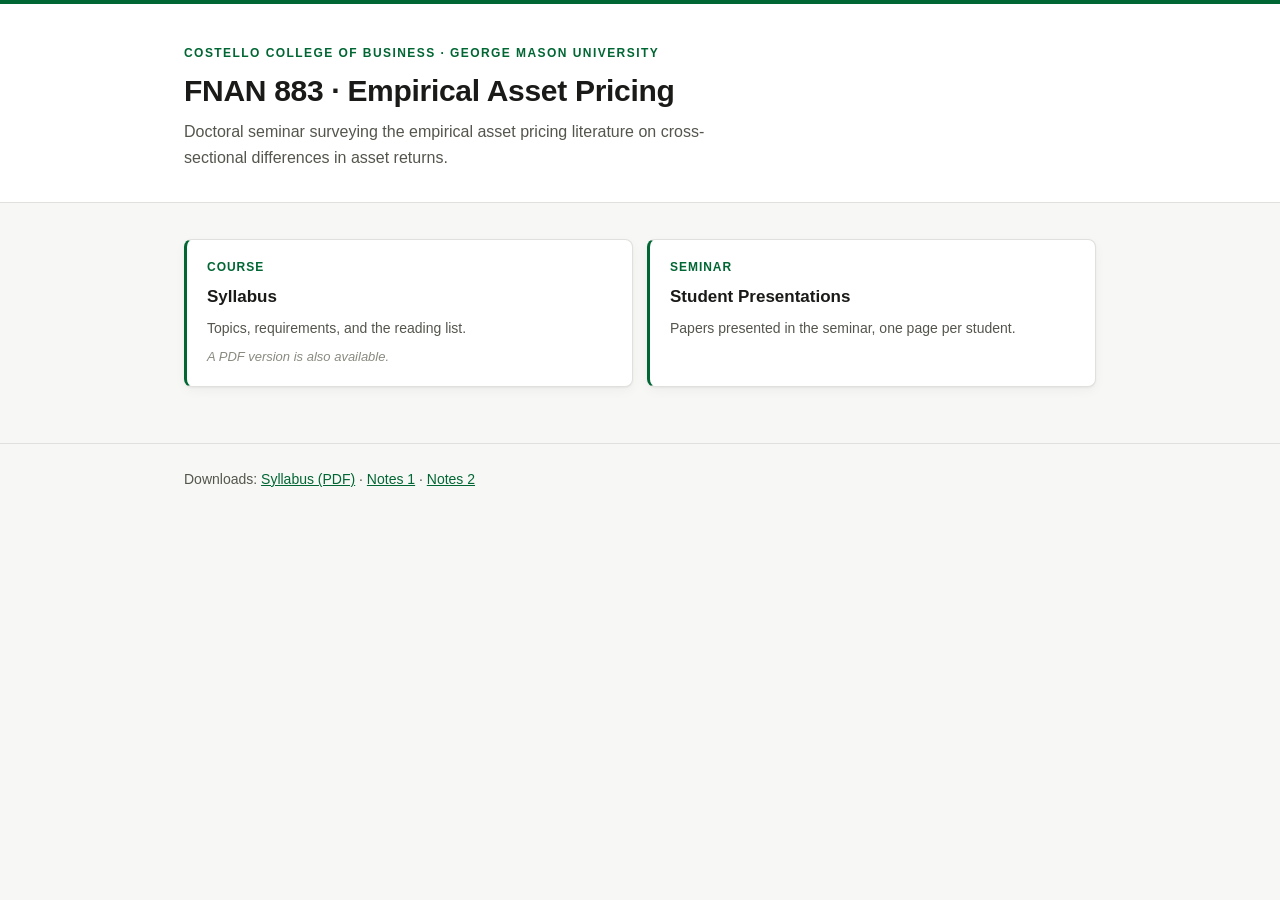
==== index.html @ 2806e473 "Link the presentation collection from the site root The root page was a zero-delay meta-refresh to s" ====
<!DOCTYPE html>
<html lang="en">
<head>
<meta charset="UTF-8">
<meta name="viewport" content="width=device-width, initial-scale=1">
<title>FNAN 883 &middot; Empirical Asset Pricing</title>
<link rel="stylesheet" href="presentations/style.css">
</head>
<body>

<header>
  <div class="wrap">
    <p class="eyebrow">Costello College of Business &middot; George Mason University</p>
    <h1>FNAN 883 &middot; Empirical Asset Pricing</h1>
    <p class="lede">Doctoral seminar surveying the empirical asset pricing literature on cross-sectional differences in asset returns.</p>
  </div>
</header>

<main>
  <div class="wrap">
    <ul class="grid">
      <li class="card">
        <a href="syllabus.html">
          <span class="presenter">Course</span>
          <p class="title">Syllabus</p>
          <p class="meta">Topics, requirements, and the reading list.</p>
          <p class="source">A PDF version is also available.</p>
        </a>
      </li>
      <li class="card">
        <a href="presentations/">
          <span class="presenter">Seminar</span>
          <p class="title">Student Presentations</p>
          <p class="meta">Papers presented in the seminar, one page per student.</p>
        </a>
      </li>
    </ul>
  </div>
</main>

<footer>
  <div class="wrap">
    Downloads:
    <a class="plain" href="syllabus.pdf">Syllabus (PDF)</a> &middot;
    <a class="plain" href="Notes1.pdf">Notes 1</a> &middot;
    <a class="plain" href="Notes2.pdf">Notes 2</a>
  </div>
</footer>

</body>
</html>
---- presentations/style.css ----
/* ---------------------------------------------------------------------------
   FNAN 883 - shared styling for the presentation collection and the individual
   presentation pages.

   Students: you should not need to edit this file. Leaving it alone is what
   keeps your branch free of merge conflicts.
--------------------------------------------------------------------------- */

:root {
  --mason-green: #006633;
  --mason-gold:  #FFCC33;
  --bg:      #f7f7f5;
  --surface: #ffffff;
  --border:  #e0e0dc;
  --ink:     #1a1a18;
  --ink-mid: #55554e;
  --ink-dim: #8a8a80;
  --accent:  var(--mason-green);
  --shadow:  0 1px 2px rgba(0,0,0,.05), 0 4px 12px rgba(0,0,0,.04);
}
@media (prefers-color-scheme: dark) {
  :root {
    --bg:      #16161a;
    --surface: #1f1f24;
    --border:  #33333a;
    --ink:     #f0f0ee;
    --ink-mid: #b4b4ae;
    --ink-dim: #7d7d76;
    --accent:  #4caf7d;
    --shadow:  0 1px 2px rgba(0,0,0,.3), 0 4px 14px rgba(0,0,0,.25);
  }
}

* { box-sizing: border-box; }

body {
  margin: 0;
  background: var(--bg);
  color: var(--ink);
  font: 16px/1.6 -apple-system, BlinkMacSystemFont, "Segoe UI", Roboto, Helvetica, Arial, sans-serif;
  -webkit-font-smoothing: antialiased;
}

.wrap { max-width: 960px; margin: 0 auto; padding: 0 24px; }

/* --- page header ---------------------------------------------------------- */

header {
  border-top: 4px solid var(--mason-green);
  background: var(--surface);
  border-bottom: 1px solid var(--border);
  padding: 40px 0 32px;
}
.eyebrow {
  font-size: 12px; font-weight: 600; letter-spacing: .12em; text-transform: uppercase;
  color: var(--accent); margin: 0 0 10px;
}
h1 { font-size: 30px; line-height: 1.2; margin: 0 0 10px; letter-spacing: -.01em; }
.lede { margin: 0; color: var(--ink-mid); max-width: 60ch; }

.back {
  display: inline-block; margin-bottom: 16px;
  font-size: 14px; color: var(--ink-mid); text-decoration: none;
}
.back:hover { color: var(--accent); }

main { padding: 36px 0 56px; }

/* --- collection grid ------------------------------------------------------ */

.count {
  font-size: 13px; color: var(--ink-dim); margin: 0 0 18px;
  text-transform: uppercase; letter-spacing: .08em; font-weight: 600;
}

ul.grid { list-style: none; margin: 0; padding: 0; display: grid; gap: 14px; }
@media (min-width: 700px) { ul.grid { grid-template-columns: 1fr 1fr; } }

.card { display: block; height: 100%; }
.card a {
  display: flex; flex-direction: column; height: 100%; gap: 8px;
  background: var(--surface);
  border: 1px solid var(--border);
  border-left: 3px solid var(--accent);
  border-radius: 8px;
  padding: 18px 20px;
  text-decoration: none; color: inherit;
  box-shadow: var(--shadow);
  transition: transform .13s ease, box-shadow .13s ease, border-left-color .13s ease;
}
.card a:hover, .card a:focus-visible {
  transform: translateY(-2px);
  border-left-color: var(--mason-gold);
  box-shadow: 0 2px 4px rgba(0,0,0,.06), 0 10px 24px rgba(0,0,0,.08);
}
.card a:focus-visible { outline: 2px solid var(--accent); outline-offset: 2px; }

.presenter {
  font-size: 12px; font-weight: 700; letter-spacing: .08em; text-transform: uppercase;
  color: var(--accent);
}
.title  { font-size: 17px; font-weight: 600; line-height: 1.35; margin: 0; }
.meta   { font-size: 14px; color: var(--ink-mid); margin: 0; }
.source { font-size: 13px; color: var(--ink-dim); font-style: italic; margin: 0; }
.when {
  margin-top: auto; padding-top: 10px; font-size: 12px; color: var(--ink-dim);
  font-variant-numeric: tabular-nums;
}

.empty {
  border: 1px dashed var(--border); border-radius: 8px;
  padding: 40px 24px; text-align: center; color: var(--ink-dim);
}

/* --- individual presentation page ----------------------------------------- */

dl.facts {
  margin: 0 0 28px; padding: 18px 20px;
  background: var(--surface); border: 1px solid var(--border); border-radius: 8px;
  display: grid; gap: 6px 20px;
}
@media (min-width: 620px) { dl.facts { grid-template-columns: max-content 1fr; } }
dl.facts dt {
  font-size: 12px; font-weight: 700; letter-spacing: .08em; text-transform: uppercase;
  color: var(--ink-dim); padding-top: 3px;
}
dl.facts dd { margin: 0; color: var(--ink); }

.viewer {
  border: 1px solid var(--border); border-radius: 8px; overflow: hidden;
  background: var(--surface); box-shadow: var(--shadow);
}
.viewer object, .viewer iframe {
  display: block; width: 100%; height: min(78vh, 760px); border: 0;
}
.viewer .fallback { padding: 32px 24px; text-align: center; color: var(--ink-mid); }

.actions { margin: 18px 0 0; display: flex; flex-wrap: wrap; gap: 10px; }
.btn {
  display: inline-block; padding: 9px 16px; border-radius: 6px;
  font-size: 14px; font-weight: 600; text-decoration: none;
  background: var(--accent); color: #fff; border: 1px solid transparent;
}
.btn:hover { filter: brightness(1.08); }
.btn.secondary { background: var(--surface); color: var(--ink); border-color: var(--border); }

/* --- footer --------------------------------------------------------------- */

footer {
  border-top: 1px solid var(--border);
  padding: 24px 0 48px;
  font-size: 14px; color: var(--ink-mid);
}
footer code {
  font-family: ui-monospace, SFMono-Regular, Menlo, Consolas, monospace;
  font-size: 13px; background: var(--surface);
  border: 1px solid var(--border); border-radius: 4px; padding: 1px 5px;
}
a.plain { color: var(--accent); }
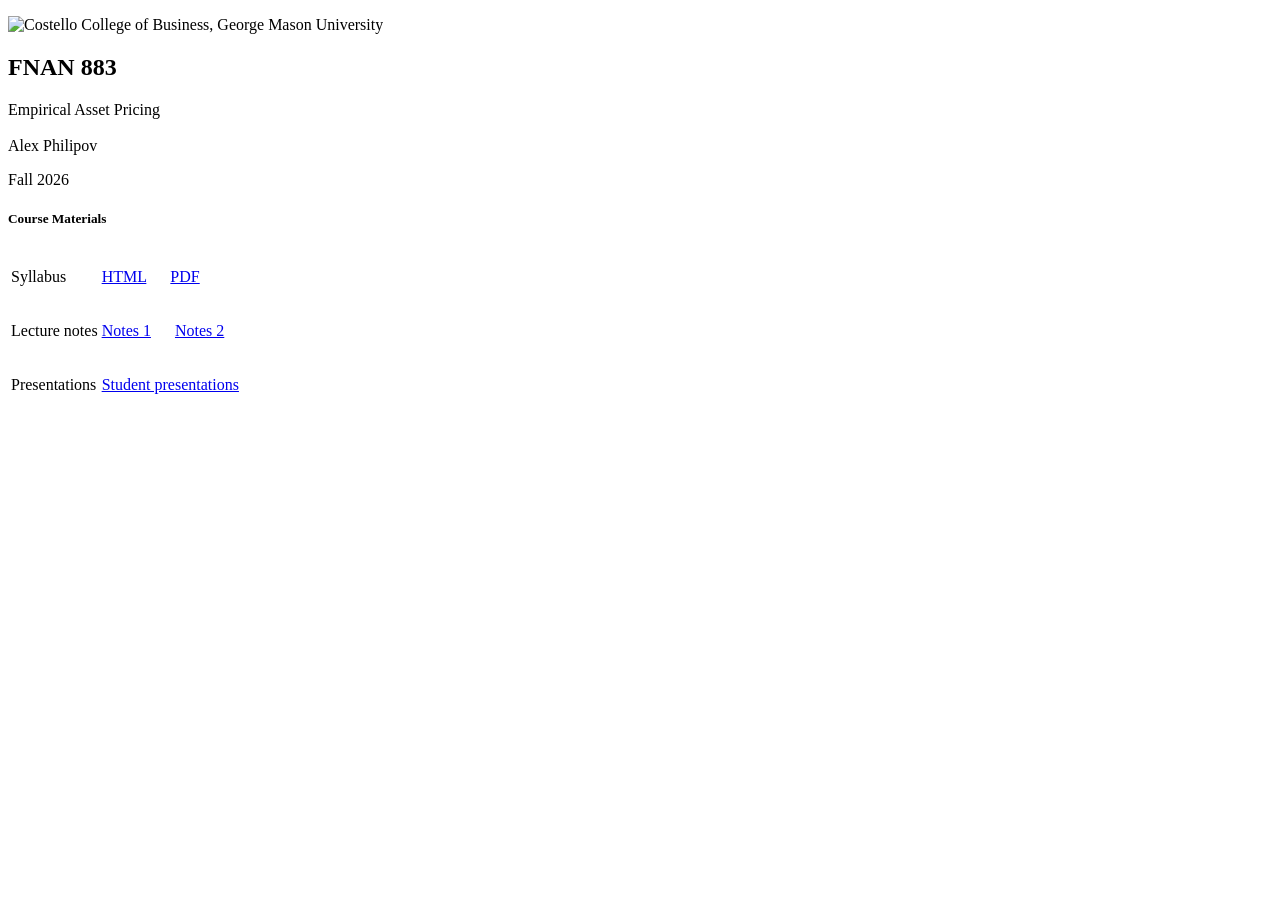
==== commit 3072ba3a: "Restyle presentation pages to match the syllabus The pages were styled as a generic card layout that" ====
--- a/index.html
+++ b/index.html
@@ -1,51 +1,110 @@
 <!DOCTYPE html>
-<html lang="en">
+<html lang="en-US">
 <head>
-<meta charset="UTF-8">
-<meta name="viewport" content="width=device-width, initial-scale=1">
-<title>FNAN 883 &middot; Empirical Asset Pricing</title>
-<link rel="stylesheet" href="presentations/style.css">
+<meta charset="UTF-8" />
+<meta name="viewport" content="width=device-width, initial-scale=1.0" />
+<title>FNAN 883</title>
+<link rel="stylesheet" type="text/css" href="lwarp.css" />
 </head>
 <body>
 
-<header>
-  <div class="wrap">
-    <p class="eyebrow">Costello College of Business &middot; George Mason University</p>
-    <h1>FNAN 883 &middot; Empirical Asset Pricing</h1>
-    <p class="lede">Doctoral seminar surveying the empirical asset pricing literature on cross-sectional differences in asset returns.</p>
-  </div>
-</header>
 
-<main>
-  <div class="wrap">
-    <ul class="grid">
-      <li class="card">
-        <a href="syllabus.html">
-          <span class="presenter">Course</span>
-          <p class="title">Syllabus</p>
-          <p class="meta">Topics, requirements, and the reading list.</p>
-          <p class="source">A PDF version is also available.</p>
-        </a>
-      </li>
-      <li class="card">
-        <a href="presentations/">
-          <span class="presenter">Seminar</span>
-          <p class="title">Student Presentations</p>
-          <p class="meta">Papers presented in the seminar, one page per student.</p>
-        </a>
-      </li>
-    </ul>
-  </div>
+<div class="bodywithoutsidetoc">
+
+
+<main class="bodycontainer">
+
+
+<section class="textbody">
+
+
+<div class="center">
+
+<p>
+<img
+    src="ccb3.png"
+    style="
+    width:217pt;
+    "
+    class="inlineimage"
+    alt="Costello College of Business, George Mason University"
+>
+</p>
+
+</div>
+<div class="titlepage">
+
+<h1>FNAN 883</h1>
+
+
+<div class="author">
+
+
+<div class="oneauthor">
+
+<p>
+Empirical Asset Pricing<br />
+<br />
+Alex Philipov
+</p>
+</div>
+
+</div>
+
+
+<div class="titledate">
+
+<p>
+Fall 2026
+</p>
+</div>
+
+</div>
+<!--................................-->
+<h5>Course Materials</h5>
+<div class="flushleft">
+<table>
+
+<tr>
+<td class="tdl">Syllabus</td>
+<td class="tdp">
+
+<p>
+<a href="syllabus.html">HTML</a> &#x2003; <a href="syllabus.pdf">PDF</a>
+</p>
+</td>
+</tr>
+
+<tr>
+<td class="tdl">Lecture notes</td>
+<td class="tdp">
+
+<p>
+<a href="Notes1.pdf">Notes 1</a> &#x2003; <a href="Notes2.pdf">Notes 2</a>
+</p>
+</td>
+</tr>
+
+<tr>
+<td class="tdl">Presentations</td>
+<td class="tdp">
+
+<p>
+<a href="presentations/">Student presentations</a>
+</p>
+</td>
+</tr>
+
+</table>
+
+</div>
+<!--................................-->
+
+</section>
+
 </main>
 
-<footer>
-  <div class="wrap">
-    Downloads:
-    <a class="plain" href="syllabus.pdf">Syllabus (PDF)</a> &middot;
-    <a class="plain" href="Notes1.pdf">Notes 1</a> &middot;
-    <a class="plain" href="Notes2.pdf">Notes 2</a>
-  </div>
-</footer>
+</div>
 
 </body>
 </html>
